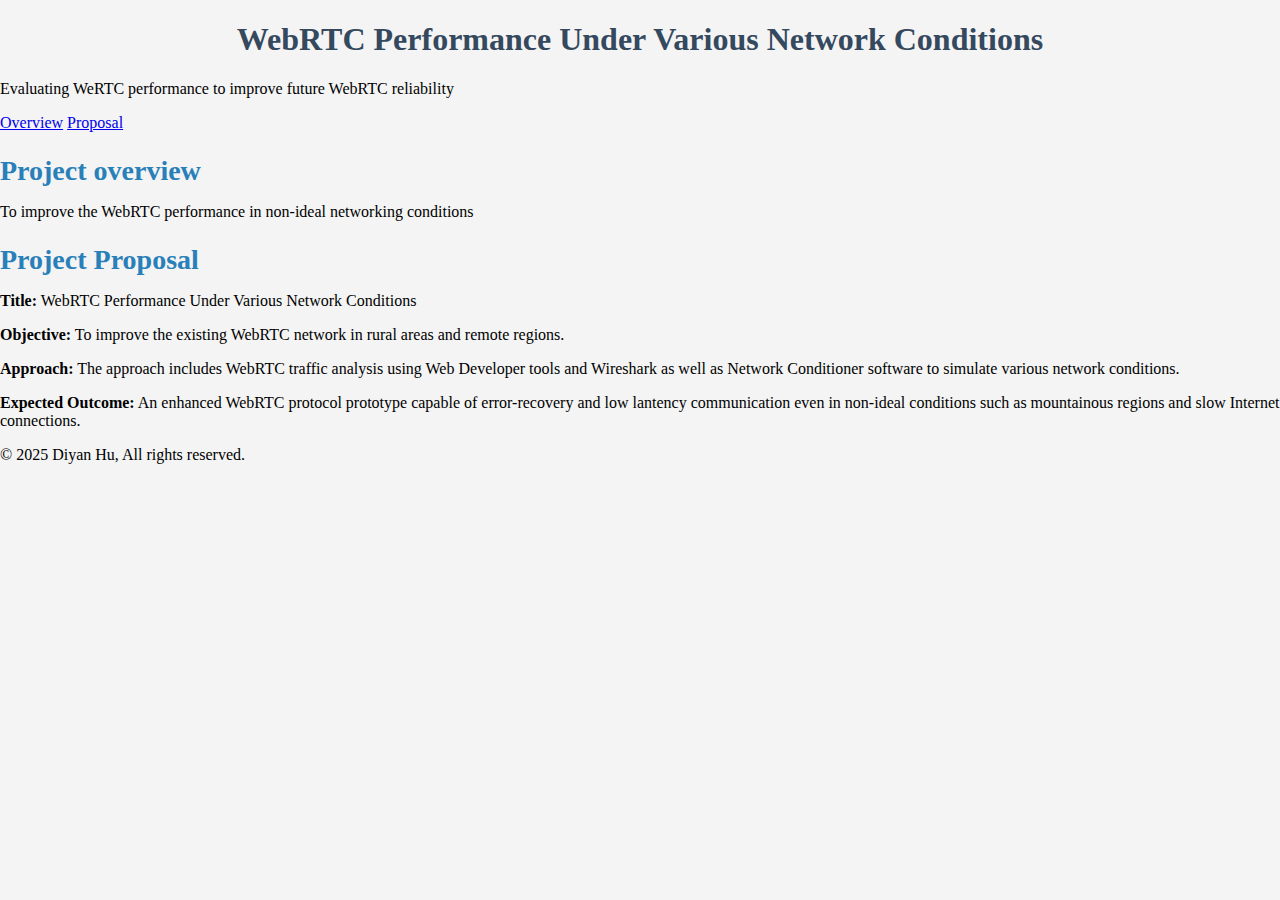
==== index.html @ b03c1a7f "Update index.html" ====
<!DOCTYPE html>
<html lang="en">
<head>
    <meta charset="UTF-8">
    <meta name="viewport" content="width=device-width, initial-scale=1.0">
    <link rel="stylesheet" href="style.css">
    <title>WebRTC Performance Evaluation</title>
</head>
<body>
    <header>
        <h1>WebRTC Performance Under Various Network Conditions</h1>
        <p>Evaluating WeRTC performance to improve future WebRTC reliability</p>
    </header>
     <nav>
        <a href="#overview">Overview</a>
        <a href="#proposal">Proposal</a>
    </nav>
     <section id="overview">
        <h2>Project overview</h2>
        <p>To improve the WebRTC performance in non-ideal networking conditions</p>
    </section>
     <section id="proposal">
        <h2>Project Proposal</h2>
        <p><strong>Title:</strong> WebRTC Performance Under Various Network Conditions</p>
        <p><strong>Objective:</strong> To improve the existing WebRTC network in rural areas and remote regions.</p>
        <p><strong>Approach:</strong> The approach includes WebRTC traffic analysis using Web Developer tools and Wireshark as well as Network Conditioner software to simulate various network conditions.</p>
        <p><strong>Expected Outcome:</strong> An enhanced WebRTC protocol prototype capable of error-recovery and low lantency communication even in non-ideal conditions such as mountainous regions and slow Internet connections.</p>
    </section>
    <footer>
        <p>&copy; 2025 Diyan Hu, All rights reserved.</p>
    </footer>
</body>
</html>
---- style.css ----
/* General Styles */
body {
    font-family: "Times New Roman", Times, serif;
    margin: 0;
    padding: 0;
    background-color: #f4f4f4;
}

/* Navbar Styles */
.navbar {
    background-color: #2c3e50;
    padding: 15px;
    text-align: center;
}

.navbar a {
    color: #ecf0f1;
    text-decoration: none;
    margin: 0 15px;
    font-size: 18px;
    font-weight: bold;
}

.navbar a:hover {
    color: #f39c12;
}

/* Heading Styles */
h1 {
    color: #34495e;
    font-size: 32px;
    text-align: center;
}

h2 {
    color: #2980b9;
    font-size: 28px;
    margin-bottom: 10px;
}

h3 {
    color: #8e44ad;
    font-size: 24px;
    margin-bottom: 8px;
}

h4 {
    color: #27ae60;
    font-size: 20px;
    margin-bottom: 6px;
}

h5 {
    color: #e67e22;
    font-size: 18px;
    margin-bottom: 4px;
}

h6 {
    color: #c0392b;
    font-size: 16px;
    margin-bottom: 2px;
}
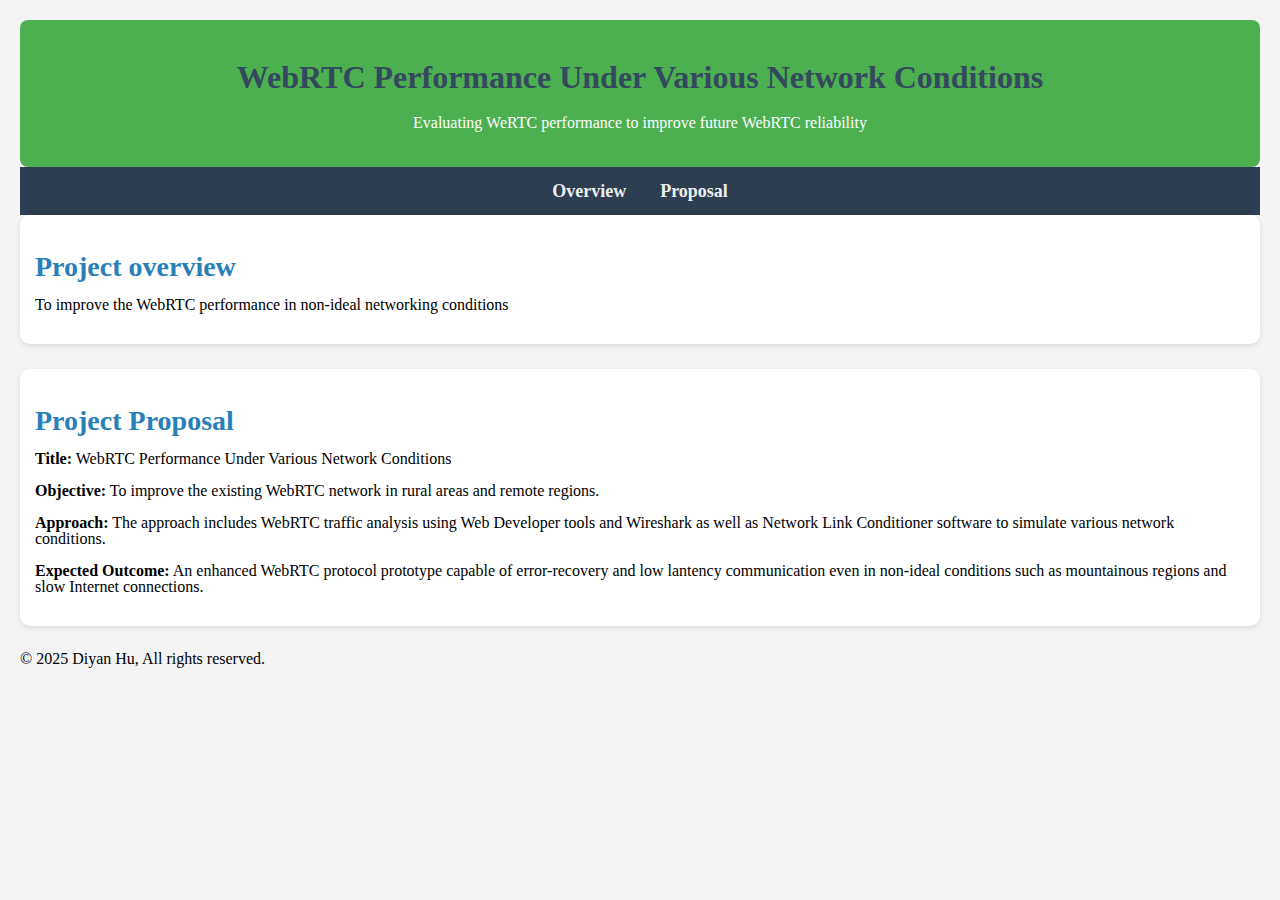
==== commit 98195253: "Update index.html" ====
--- a/index.html
+++ b/index.html
@@ -23,7 +23,7 @@
         <h2>Project Proposal</h2>
         <p><strong>Title:</strong> WebRTC Performance Under Various Network Conditions</p>
         <p><strong>Objective:</strong> To improve the existing WebRTC network in rural areas and remote regions.</p>
-        <p><strong>Approach:</strong> The approach includes WebRTC traffic analysis using Web Developer tools and Wireshark as well as Network Conditioner software to simulate various network conditions.</p>
+        <p><strong>Approach:</strong> The approach includes WebRTC traffic analysis using Web Developer tools and Wireshark as well as Network Link Conditioner software to simulate various network conditions.</p>
         <p><strong>Expected Outcome:</strong> An enhanced WebRTC protocol prototype capable of error-recovery and low lantency communication even in non-ideal conditions such as mountainous regions and slow Internet connections.</p>
     </section>
     <footer>
--- a/style.css
+++ b/style.css
@@ -4,16 +4,27 @@
     margin: 0;
     padding: 0;
     background-color: #f4f4f4;
+    padding: 20px;
+    line-height: 1;
+}
+
+
+header {
+    background-color: #4CAF50;
+    color: white;
+    text-align: center;
+    padding: 20px;
+    border-radius: 8px;
 }
 
 /* Navbar Styles */
-.navbar {
+nav {
     background-color: #2c3e50;
     padding: 15px;
     text-align: center;
 }
 
-.navbar a {
+nav a {
     color: #ecf0f1;
     text-decoration: none;
     margin: 0 15px;
@@ -21,9 +32,18 @@
     font-weight: bold;
 }
 
-.navbar a:hover {
+nav a:hover {
     color: #f39c12;
 }
+
+section {
+    background-color: white;
+    padding: 15px;
+    border-radius: 10px;
+    box-shadow: 0 2px 5px rgba(0, 0, 0, 0.1);
+    margin-bottom: 25px;
+}
+
 
 /* Heading Styles */
 h1 {
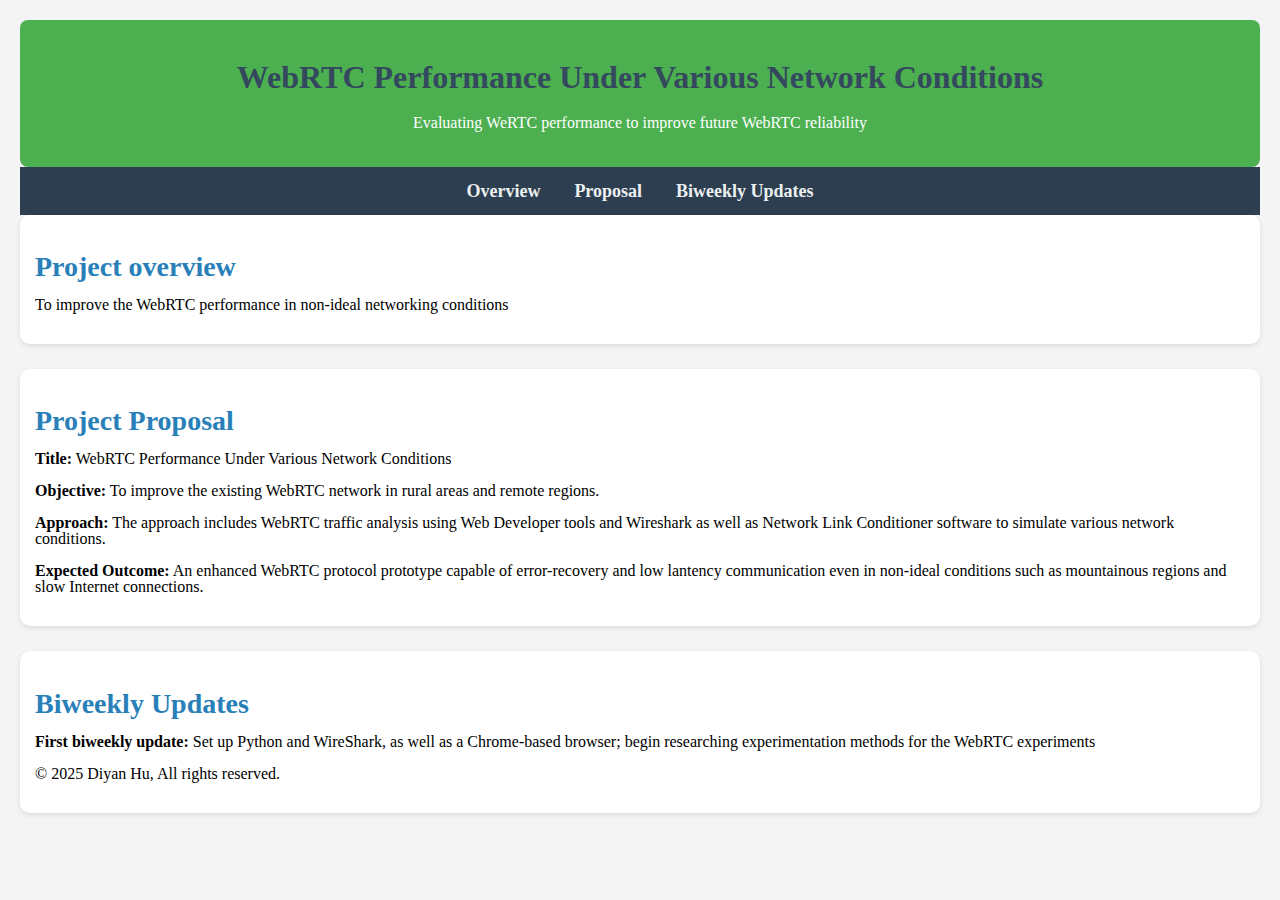
==== commit e5dabd04: "Update index.html" ====
--- a/index.html
+++ b/index.html
@@ -14,6 +14,7 @@
      <nav>
         <a href="#overview">Overview</a>
         <a href="#proposal">Proposal</a>
+        <a href="#biweekly-updates">Biweekly Updates</a>
     </nav>
      <section id="overview">
         <h2>Project overview</h2>
@@ -26,6 +27,10 @@
         <p><strong>Approach:</strong> The approach includes WebRTC traffic analysis using Web Developer tools and Wireshark as well as Network Link Conditioner software to simulate various network conditions.</p>
         <p><strong>Expected Outcome:</strong> An enhanced WebRTC protocol prototype capable of error-recovery and low lantency communication even in non-ideal conditions such as mountainous regions and slow Internet connections.</p>
     </section>
+    <section id="biweekly-updates">
+        <h2>Biweekly Updates</h2>
+        <p><strong>First biweekly update:</strong> Set up Python and WireShark, as well as a Chrome-based browser; begin researching experimentation methods for the WebRTC experiments </p>
+        </p>
     <footer>
         <p>&copy; 2025 Diyan Hu, All rights reserved.</p>
     </footer>
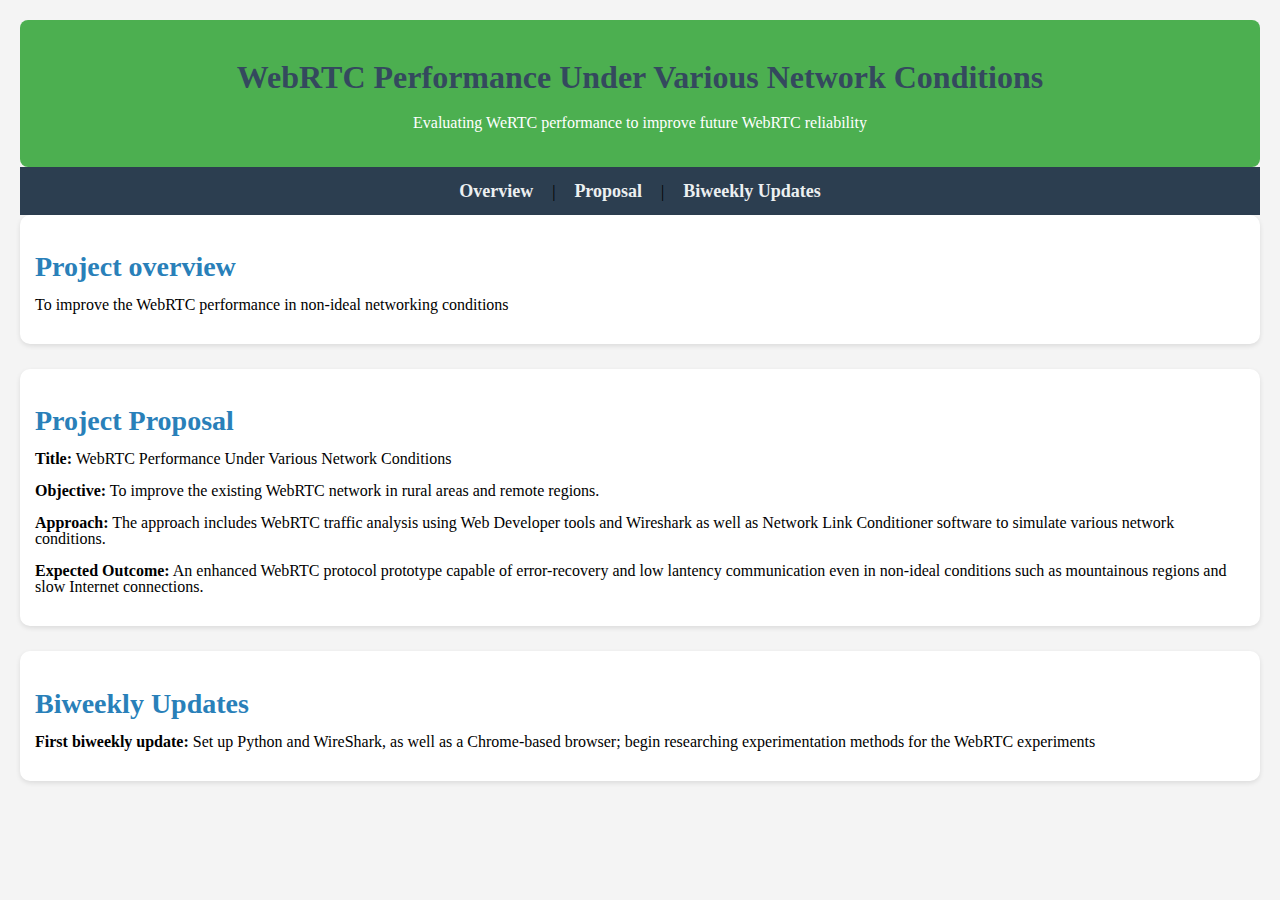
==== commit 0bed3aea: "Optimized navbar" ====
--- a/index.html
+++ b/index.html
@@ -12,8 +12,8 @@
         <p>Evaluating WeRTC performance to improve future WebRTC reliability</p>
     </header>
      <nav>
-        <a href="#overview">Overview</a>
-        <a href="#proposal">Proposal</a>
+        <a href="#overview">Overview</a> <span class="separator">|</span>
+        <a href="#proposal">Proposal</a> <span class="separator">|</span>
         <a href="#biweekly-updates">Biweekly Updates</a>
     </nav>
      <section id="overview">
@@ -31,8 +31,5 @@
         <h2>Biweekly Updates</h2>
         <p><strong>First biweekly update:</strong> Set up Python and WireShark, as well as a Chrome-based browser; begin researching experimentation methods for the WebRTC experiments </p>
         </p>
-    <footer>
-        <p>&copy; 2025 Diyan Hu, All rights reserved.</p>
-    </footer>
 </body>
 </html>
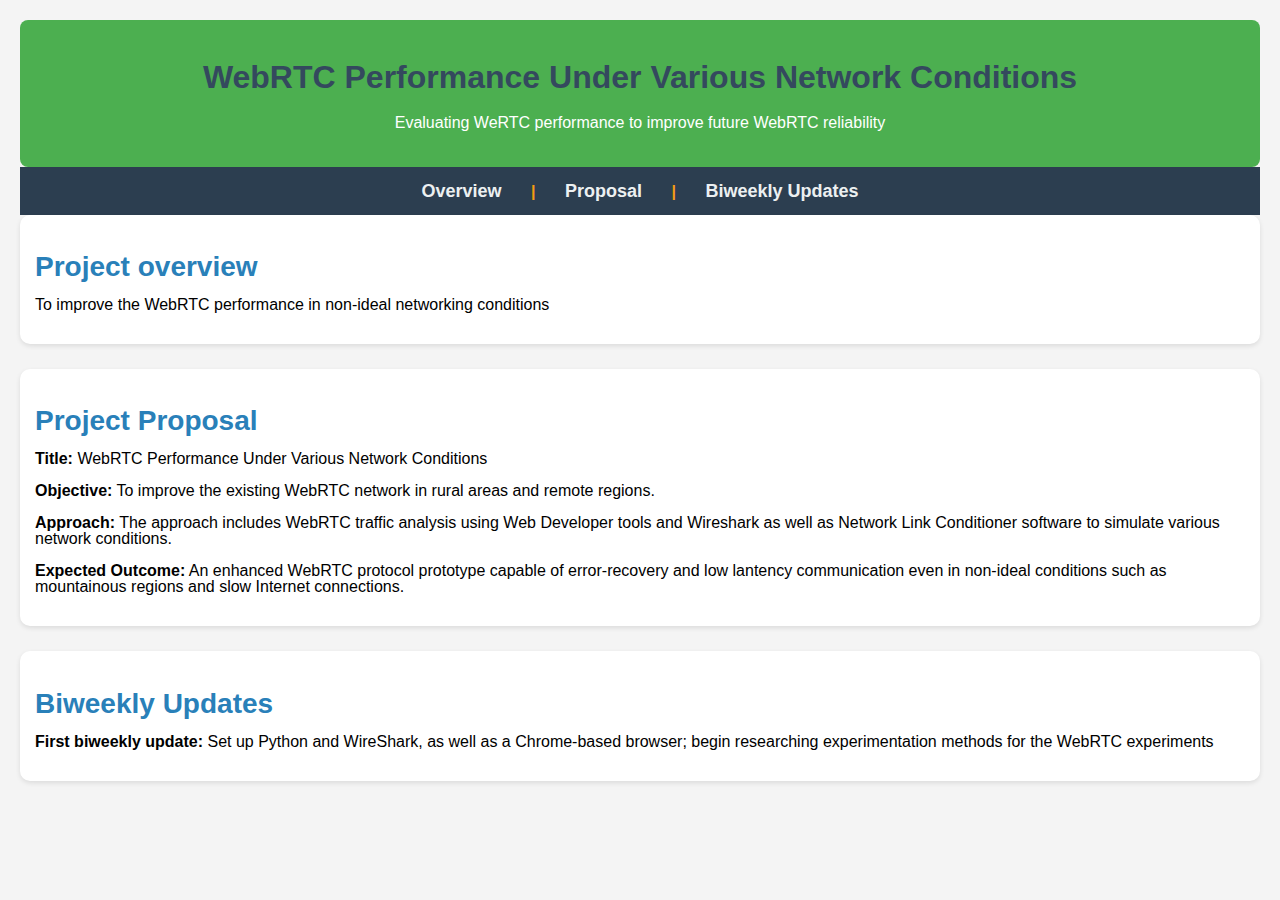
==== commit b4d87cdd: "Bi-weekly Update 1" ====
--- a/index.html
+++ b/index.html
@@ -30,6 +30,6 @@
     <section id="biweekly-updates">
         <h2>Biweekly Updates</h2>
         <p><strong>First biweekly update:</strong> Set up Python and WireShark, as well as a Chrome-based browser; begin researching experimentation methods for the WebRTC experiments </p>
-        </p>
+    </section>
 </body>
 </html>
--- a/style.css
+++ b/style.css
@@ -1,6 +1,6 @@
 /* General Styles */
 body {
-    font-family: "Times New Roman", Times, serif;
+    font-family: Arial, Helvetica, sans-serif;
     margin: 0;
     padding: 0;
     background-color: #f4f4f4;
@@ -18,6 +18,12 @@
 }
 
 /* Navbar Styles */
+.separator {
+    color: #f39c12; /* Bright orange for visibility */
+    font-weight: bold;
+    margin: 0 10px;
+}
+
 nav {
     background-color: #2c3e50;
     padding: 15px;
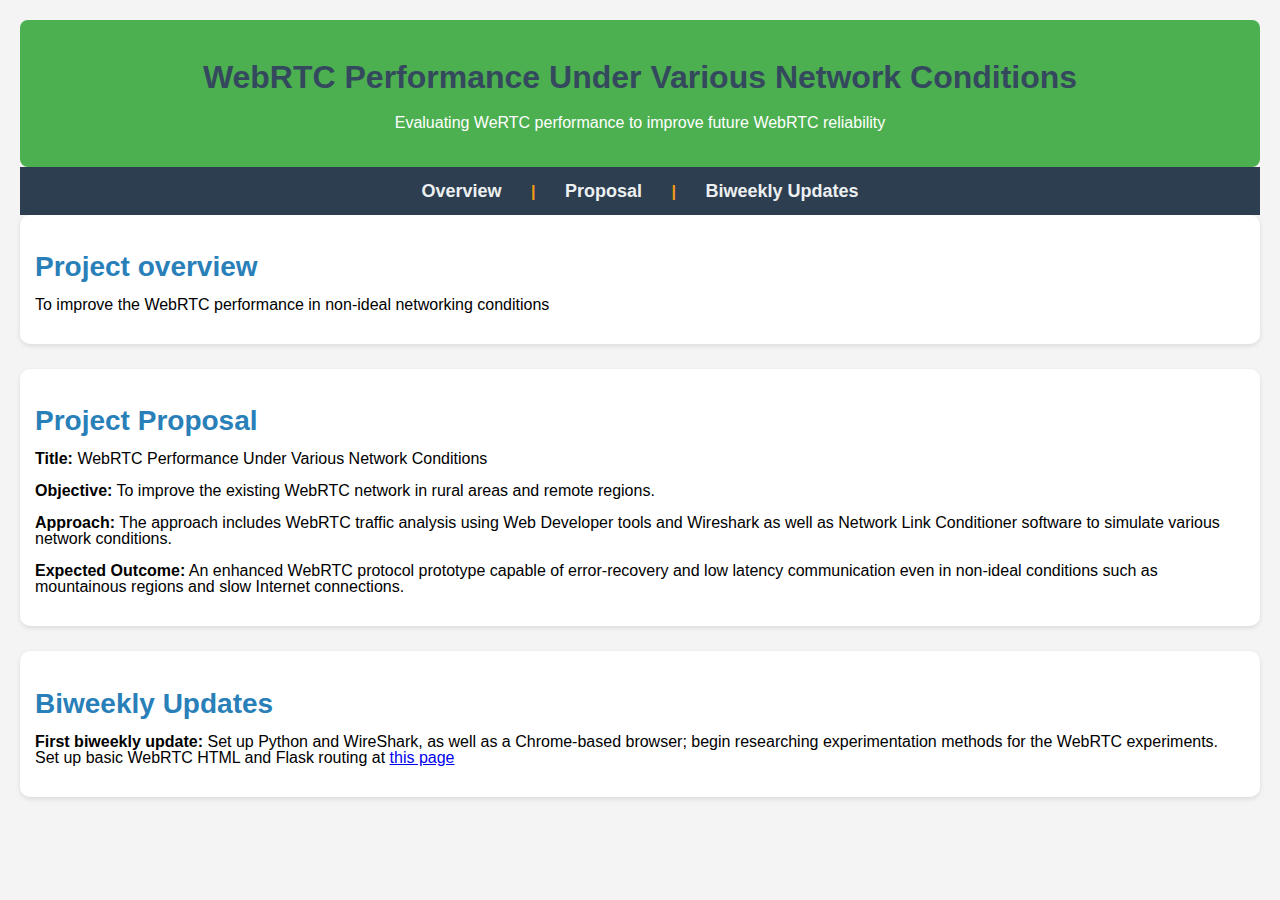
==== commit f561adea: "Bi-weekly Update 1" ====
--- a/index.html
+++ b/index.html
@@ -25,11 +25,14 @@
         <p><strong>Title:</strong> WebRTC Performance Under Various Network Conditions</p>
         <p><strong>Objective:</strong> To improve the existing WebRTC network in rural areas and remote regions.</p>
         <p><strong>Approach:</strong> The approach includes WebRTC traffic analysis using Web Developer tools and Wireshark as well as Network Link Conditioner software to simulate various network conditions.</p>
-        <p><strong>Expected Outcome:</strong> An enhanced WebRTC protocol prototype capable of error-recovery and low lantency communication even in non-ideal conditions such as mountainous regions and slow Internet connections.</p>
+        <p><strong>Expected Outcome:</strong> An enhanced WebRTC protocol prototype capable of error-recovery and low latency communication even in non-ideal conditions such as mountainous regions and slow Internet connections.</p>
     </section>
     <section id="biweekly-updates">
         <h2>Biweekly Updates</h2>
-        <p><strong>First biweekly update:</strong> Set up Python and WireShark, as well as a Chrome-based browser; begin researching experimentation methods for the WebRTC experiments </p>
+        <p><strong>First biweekly update:</strong> Set up Python and WireShark, as well as a Chrome-based browser; begin researching experimentation methods for the WebRTC experiments.
+            <br>
+            Set up basic WebRTC HTML and Flask routing at <a href="./templates"> this page </a>
+        </p>
     </section>
 </body>
 </html>
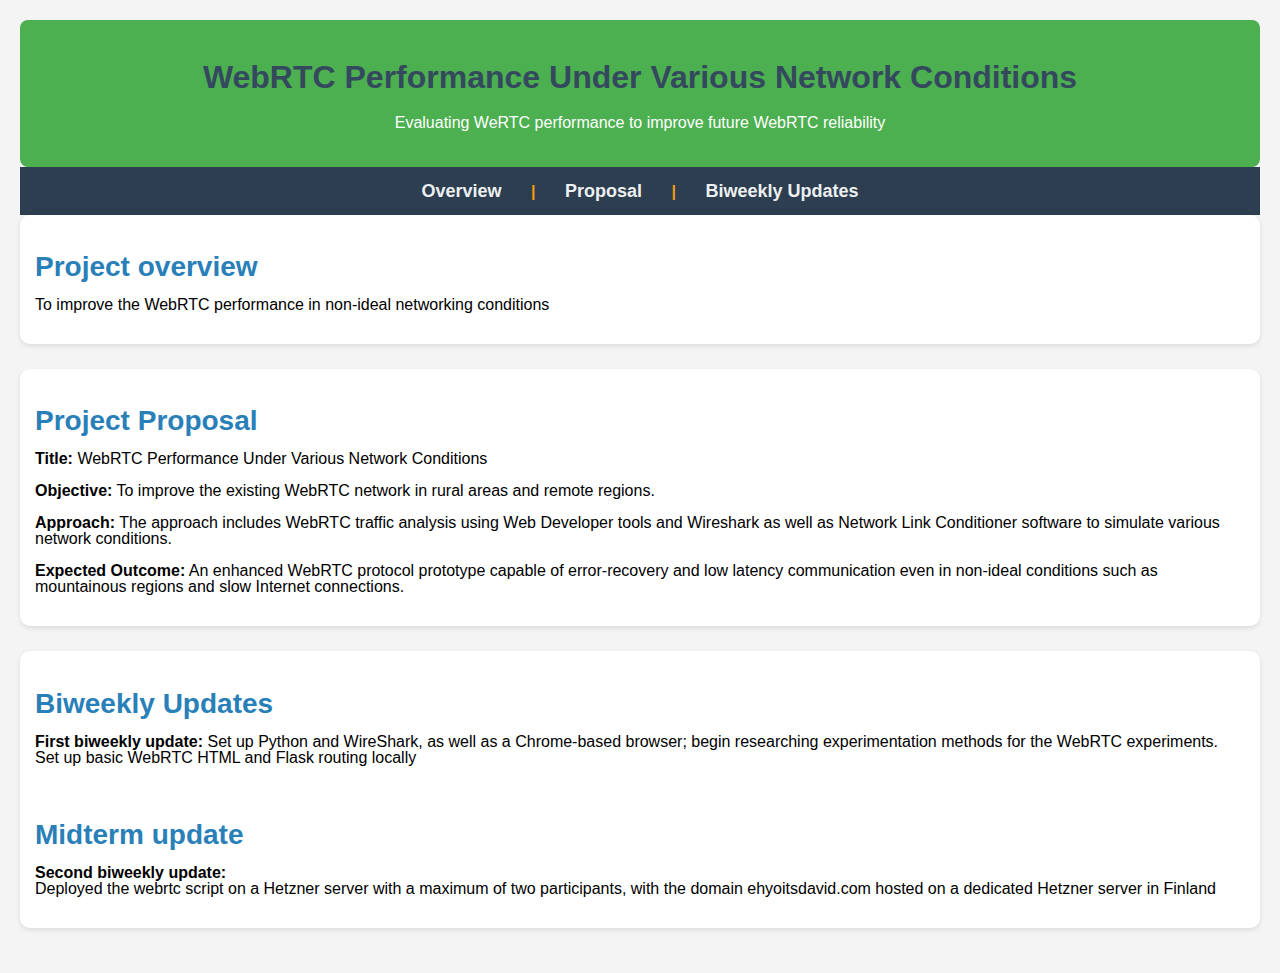
==== commit 8a58eb5b: "Update index.html" ====
--- a/index.html
+++ b/index.html
@@ -31,8 +31,11 @@
         <h2>Biweekly Updates</h2>
         <p><strong>First biweekly update:</strong> Set up Python and WireShark, as well as a Chrome-based browser; begin researching experimentation methods for the WebRTC experiments.
             <br>
-            Set up basic WebRTC HTML and Flask routing at <a href="./templates"> this page </a>
+            Set up basic WebRTC HTML and Flask routing locally</a>
         </p>
+        <br>
+        <h2>Midterm update</h2>
+        <p><strong>Second biweekly update:</strong> <br> Deployed the webrtc script on a Hetzner server with a maximum of two participants, with the domain ehyoitsdavid.com hosted on a dedicated Hetzner server in Finland</p>
     </section>
 </body>
 </html>
--- a/style.css
+++ b/style.css
@@ -2,7 +2,6 @@
 body {
     font-family: Arial, Helvetica, sans-serif;
     margin: 0;
-    padding: 0;
     background-color: #f4f4f4;
     padding: 20px;
     line-height: 1;
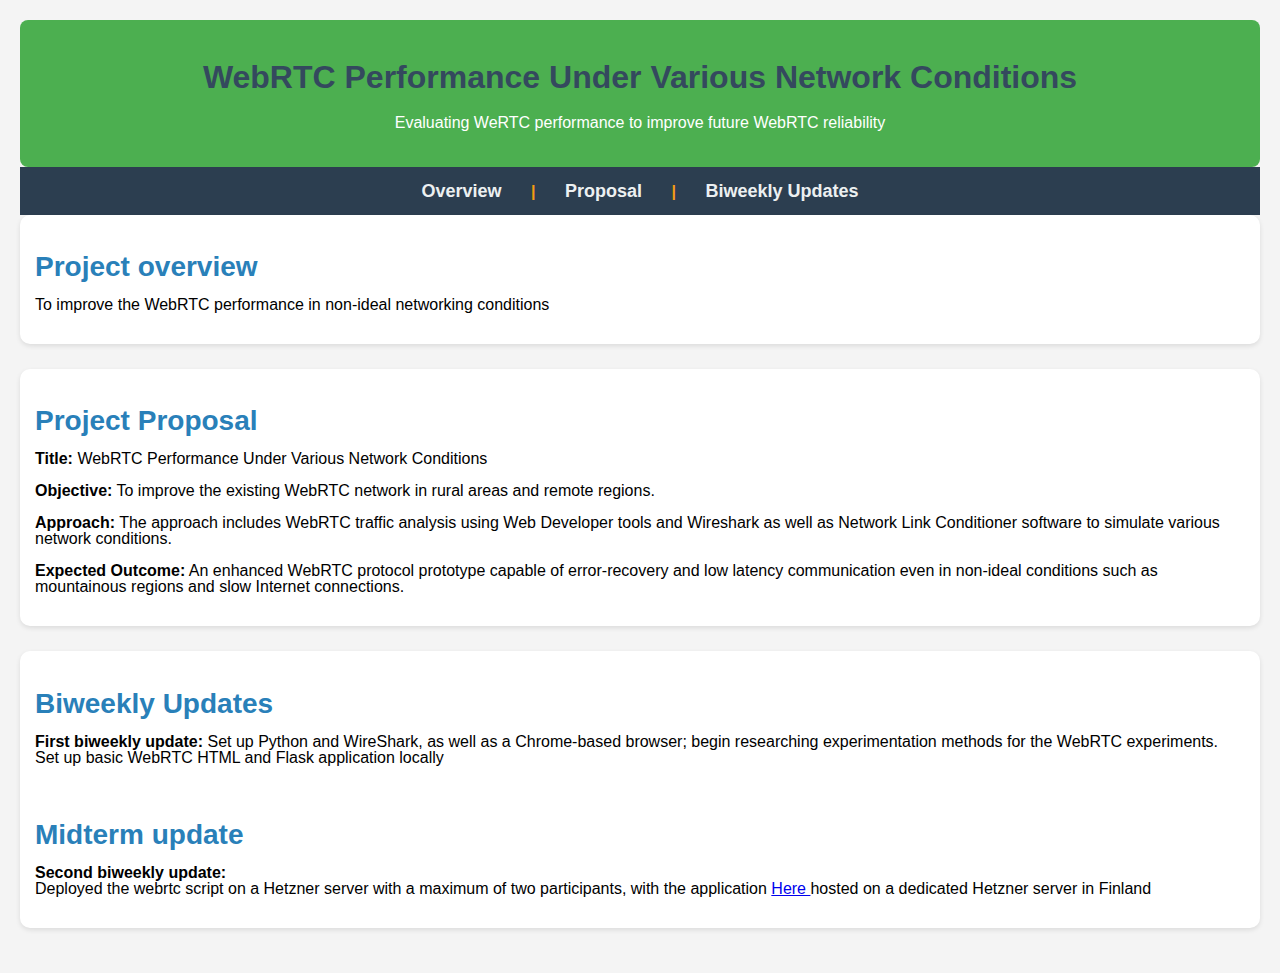
==== commit ba577de5: "Update index.html" ====
--- a/index.html
+++ b/index.html
@@ -31,11 +31,11 @@
         <h2>Biweekly Updates</h2>
         <p><strong>First biweekly update:</strong> Set up Python and WireShark, as well as a Chrome-based browser; begin researching experimentation methods for the WebRTC experiments.
             <br>
-            Set up basic WebRTC HTML and Flask routing locally</a>
+            Set up basic WebRTC HTML and Flask application locally</a>
         </p>
         <br>
         <h2>Midterm update</h2>
-        <p><strong>Second biweekly update:</strong> <br> Deployed the webrtc script on a Hetzner server with a maximum of two participants, with the domain ehyoitsdavid.com hosted on a dedicated Hetzner server in Finland</p>
+        <p><strong>Second biweekly update:</strong> <br> Deployed the webrtc script on a Hetzner server with a maximum of two participants, with the application <a href=https://ehyoitsdavid.com> Here </a> hosted on a dedicated Hetzner server in Finland</p>
     </section>
 </body>
 </html>
